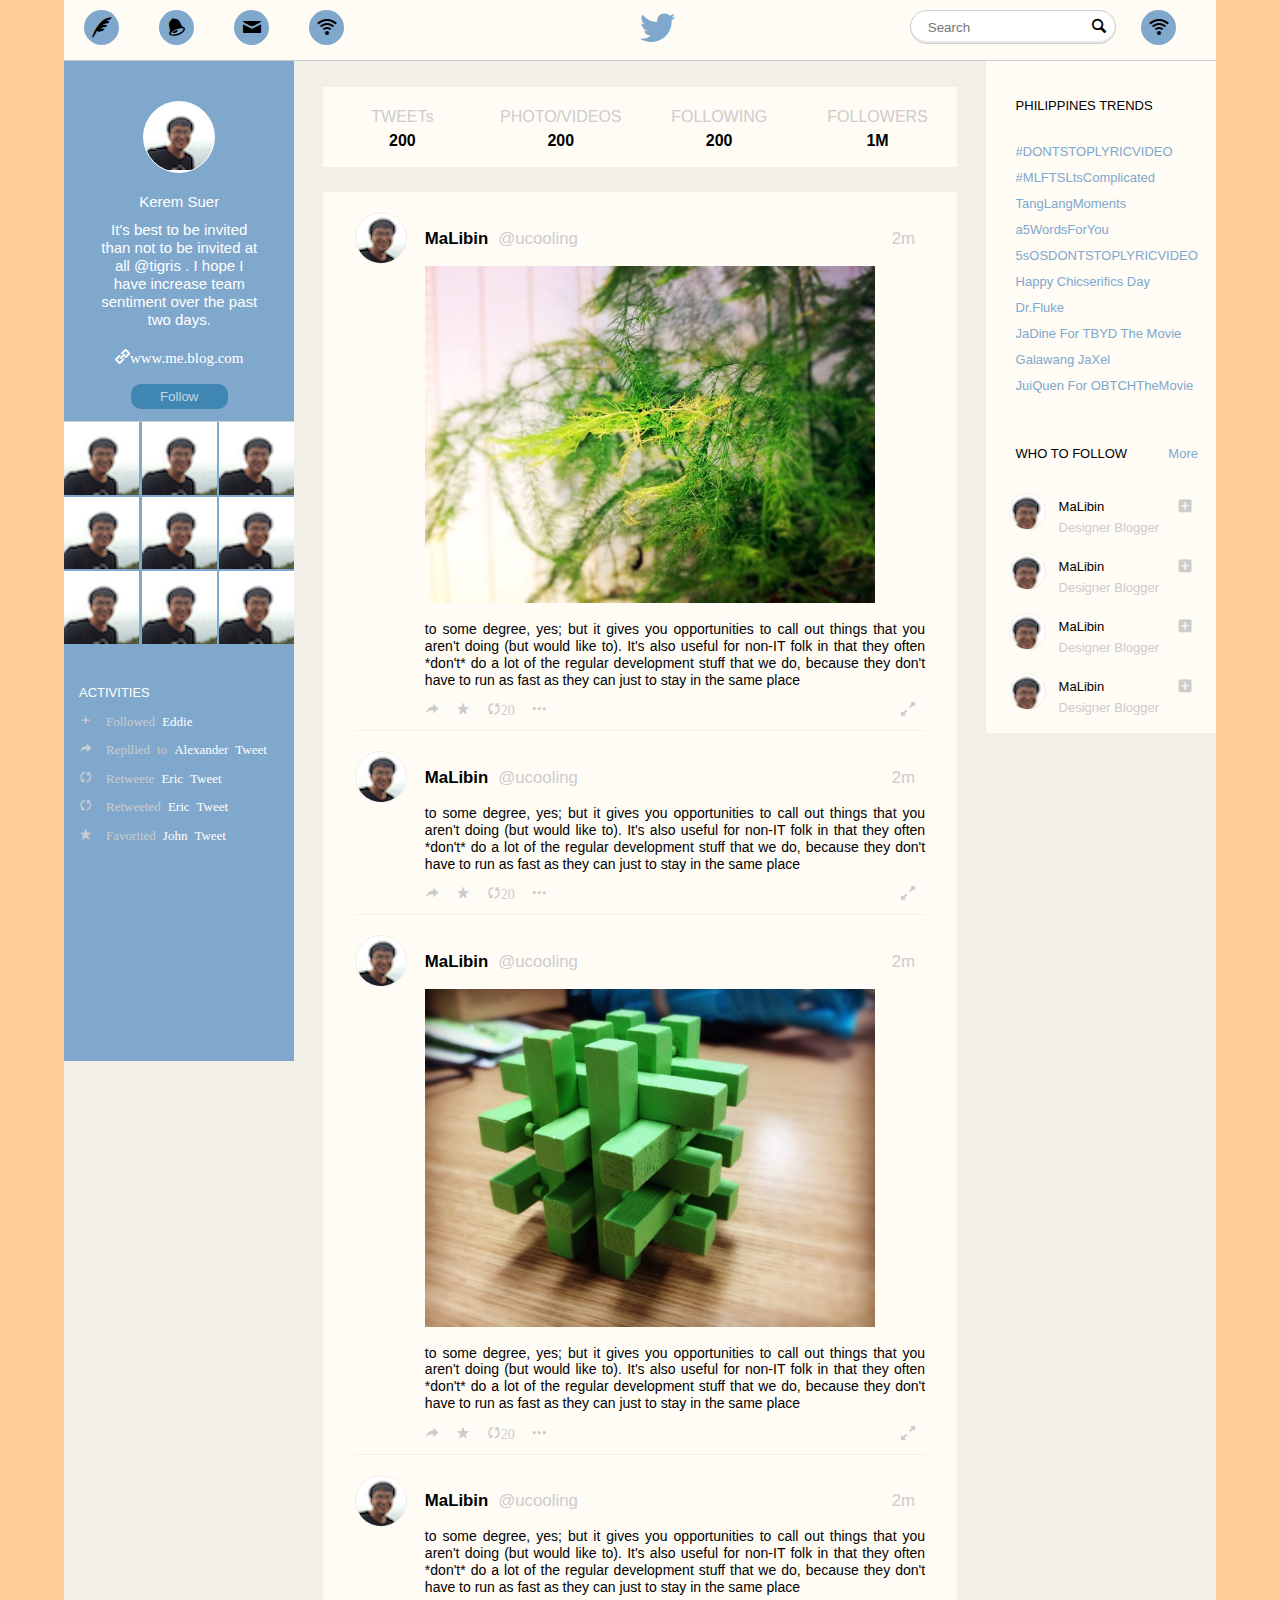
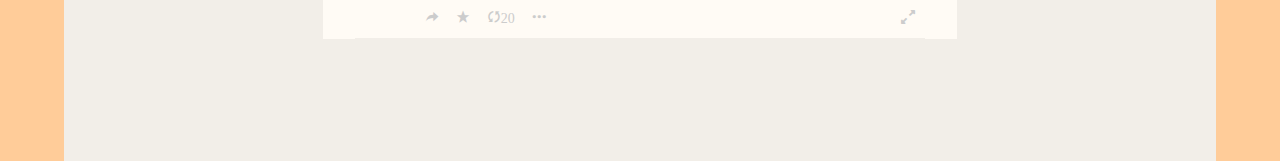
==== week2.html @ b07e8970 "finish all" ====
<!DOCTYPE html>
<html>
<head>
	<title>My Design</title>
	<meta name="viewport" content="width=device-width, initial-scale=1">
	<!--[if IE]>
	    <script src="http://html5shiv.googlecode.com/svn/trunk/html5.js"></script>
	<![endif]-->
	<!-- <link href='http://fonts.googleapis.com/css?family=PT+Sans' rel='stylesheet' type='text/css'> -->
    <link href="stylesheets/week2.css" type="text/css" rel="stylesheet" >
    <link rel="stylesheet" href="icomoon/demo-files/demo.css">
	<link rel="stylesheet" href="icomoon/style.css">
</head>
<body>
  <div class="bar">
    <ul>
      <li class="cycle bar-one">
        <span class="icon-quill"></span>
      </li>
      <li class="cycle bar-two">
        <span class="icon-bell"></span>
      </li>
      <li class="cycle bar-three">
        <span class="icon-mail"></span>
      </li>
      <li class="cycle bar-four">
        <span class="icon-signal"></span>
      </li>
      <li class="bar-five">
        <span class="icon-twitter"></span>
      </li>
      <li class="bar-six">
        <input type="text" placeholder="    Search">
        <a href="#"><span class="icon-search"></span></a>
      </li>
      <li class="cycle bar-seven">
        <span class="icon-signal"></span>
      </li>
    </ul>
  </div>
  <div class="content">
    <div class="side">
      <div class="desc">
        <div class="photo"></div>
        <span>Kerem Suer</span>
        <div class="photo-text">
          <span>
            It's best to be invited than not to be invited at all @tigris .  I hope I have increase team sentiment over the past two days. 
          </span>
          <span class="icon-hyperlink"><a href="http://ucooling.github.io">www.me.blog.com</a></span>
          <button>Follow</button>
        </div>
      </div>
      <div class="display-photo">
       <img src="./img/me.png">
       <img src="./img/me.png">
       <img src="./img/me.png">
       <img src="./img/me.png">
       <img src="./img/me.png">
       <img src="./img/me.png">
       <img src="./img/me.png">
       <img src="./img/me.png">
       <img src="./img/me.png">
      </div>
      <div class="link-text">
        <p>ACTIVITIES</p>
        <p><span class="icon-ma icon-plus2">&nbsp;&nbsp;Followed&nbsp;<a src="#">Eddie</a></span></p>
        <p><span class="icon-ma icon-forward">&nbsp;&nbsp;Repllied to&nbsp;<a src="#">Alexander Tweet</a></span></p>
        <p><span class="icon-ma icon-cycle">&nbsp;&nbsp;Retweete&nbsp;<a src="#">Eric Tweet</a></span></p>
        <p><span class="icon-ma icon-cycle">&nbsp;&nbsp;Retweeted&nbsp;<a src="#">Eric Tweet</a></span></p>
        <p><span class="icon-ma icon-star">&nbsp;&nbsp;Favorited&nbsp;<a src="#">John Tweet</a></span></p>
      </div>
    </div>
    <div class="center-content">
     <div class="center-top">
       <ul>
         <li>
           <p>TWEETs</p>
           <p>200</p>
         </li>
         <li>
           <p>PHOTO/VIDEOS</p>
           <p>200</p>
         </li>
         <li>
           <p>FOLLOWING</p>
           <p>200</p>
         </li>
         <li>
           <p>FOLLOWERS</p>
           <p>1M</p>
         </li>
       </ul>
     </div>
     <div class="space"></div>
     <div class="posts">
       <div class="post">
         <div class="avigar"></div>
         <div class="item">
           <p><span>MaLibin</span><span>@ucooling</span><span>2m</span></p>
           <img class="img" src="../img/test1.jpg">
           <p class="ppp">to some degree, yes; but it gives you opportunities to call out things that you aren't doing (but would like to). It's also useful for non-IT folk in that they often *don't* do a lot of the regular development stuff that we do, because they don't have to run as fast as they can just to stay in the same place</p>
           <p  class="icon-p">
           	  <span class="icon icon-forward"></span>
           	  <span class="icon icon-star"></span>
           	  <span class="icon icon-cycle">20</span>
           	  <span class="icon icon-ellipsis"></span>
           	  <span class="icon icon-maximize"></span>
           	</p>

         </div>
       </div>
       <div class="post">
         <div class="avigar"></div>
         <div class="item">
           <p><span>MaLibin</span><span>@ucooling</span><span>2m</span></p>
           <p class="ppp">to some degree, yes; but it gives you opportunities to call out things that you aren't doing (but would like to). It's also useful for non-IT folk in that they often *don't* do a lot of the regular development stuff that we do, because they don't have to run as fast as they can just to stay in the same place</p>
           <p class="icon-p">
           	  <span class="icon icon-forward"></span>
           	  <span class="icon icon-star"></span>
           	  <span class="icon icon-cycle">20</span>
           	  <span class="icon icon-ellipsis"></span>
           	  <span class="icon icon-maximize"></span>
           	</p>

         </div>
       </div>
       <div class="post">
         <div class="avigar"></div>
         <div class="item">
           <p><span>MaLibin</span><span>@ucooling</span><span>2m</span></p>
           <img class="img" src="../img/test.jpg">
           <p class="ppp">to some degree, yes; but it gives you opportunities to call out things that you aren't doing (but would like to). It's also useful for non-IT folk in that they often *don't* do a lot of the regular development stuff that we do, because they don't have to run as fast as they can just to stay in the same place</p>
           <p class="icon-p">
           	  <span class="icon icon-forward"></span>
           	  <span class="icon icon-star"></span>
           	  <span class="icon icon-cycle">20</span>
           	  <span class="icon icon-ellipsis"></span>
           	  <span class="icon icon-maximize"></span>
           	</p>

         </div>
       </div>
       <div class="post">
         <div class="avigar"></div>
         <div class="item">
           <p><span>MaLibin</span><span>@ucooling</span><span>2m</span></p>
           <p class="ppp">to some degree, yes; but it gives you opportunities to call out things that you aren't doing (but would like to). It's also useful for non-IT folk in that they often *don't* do a lot of the regular development stuff that we do, because they don't have to run as fast as they can just to stay in the same place</p>
           <p class="icon-p">
           	  <span class="icon icon-forward"></span>
           	  <span class="icon icon-star"></span>
           	  <span class="icon icon-cycle">20</span>
           	  <span class="icon icon-ellipsis"></span>
           	  <span class="icon icon-maximize"></span>
           	</p>
         </div>
       </div>
     </div>
    </div>
    <div class="side-right">
      <p>PHILIPPINES TRENDS</p>
      <p>#DONTSTOPLYRICVIDEO</p>
      <p>#MLFTSLtsComplicated</p>
      <p>TangLangMoments</p>
      <p>a5WordsForYou</p>
      <p>5sOSDONTSTOPLYRICVIDEO</p>
      <p>Happy Chicserifics Day</p>
      <p>Dr.Fluke</p>
      <p>JaDine For TBYD The Movie</p>
      <p>Galawang JaXel</p>
      <p>JuiQuen For OBTCHTheMovie</p>
      <div class="items">
        <p>WHO TO FOLLOW<span>More</span></p>
        <div class="item">
          <div class="image"></div>
          <div class="text">
            <p>MaLibin</p>
            <p>Designer Blogger</p>
          </div>
         <span class="plus icon-plus"></span>
        </div>
        <div class="item">
          <div class="image"></div>
          <div class="text">
            <p>MaLibin</p>
            <p>Designer Blogger</p>
          </div>
         <span class="plus icon-plus"></span>
        </div>
        <div class="item">
          <div class="image"></div>
          <div class="text">
            <p>MaLibin</p>
            <p>Designer Blogger</p>
          </div>
         <span class="plus icon-plus"></span>
        </div>
        <div class="item">
          <div class="image"></div>
          <div class="text">
            <p>MaLibin</p>
            <p>Designer Blogger</p>
          </div>
         <span class="plus icon-plus"></span>
        </div>
      </div>
    </div>
  </div>
</body>
</html>
---- stylesheets/week2.css ----
/* line 5, ../../../../.rvm/gems/ruby-2.0.0-p481/gems/compass-core-1.0.1/stylesheets/compass/reset/_utilities.scss */
html, body, div, span, applet, object, iframe,
h1, h2, h3, h4, h5, h6, p, blockquote, pre,
a, abbr, acronym, address, big, cite, code,
del, dfn, em, img, ins, kbd, q, s, samp,
small, strike, strong, sub, sup, tt, var,
b, u, i, center,
dl, dt, dd, ol, ul, li,
fieldset, form, label, legend,
table, caption, tbody, tfoot, thead, tr, th, td,
article, aside, canvas, details, embed,
figure, figcaption, footer, header, hgroup,
menu, nav, output, ruby, section, summary,
time, mark, audio, video {
  margin: 0;
  padding: 0;
  border: 0;
  font: inherit;
  font-size: 100%;
  vertical-align: baseline;
}

/* line 22, ../../../../.rvm/gems/ruby-2.0.0-p481/gems/compass-core-1.0.1/stylesheets/compass/reset/_utilities.scss */
html {
  line-height: 1;
}

/* line 24, ../../../../.rvm/gems/ruby-2.0.0-p481/gems/compass-core-1.0.1/stylesheets/compass/reset/_utilities.scss */
ol, ul {
  list-style: none;
}

/* line 26, ../../../../.rvm/gems/ruby-2.0.0-p481/gems/compass-core-1.0.1/stylesheets/compass/reset/_utilities.scss */
table {
  border-collapse: collapse;
  border-spacing: 0;
}

/* line 28, ../../../../.rvm/gems/ruby-2.0.0-p481/gems/compass-core-1.0.1/stylesheets/compass/reset/_utilities.scss */
caption, th, td {
  text-align: left;
  font-weight: normal;
  vertical-align: middle;
}

/* line 30, ../../../../.rvm/gems/ruby-2.0.0-p481/gems/compass-core-1.0.1/stylesheets/compass/reset/_utilities.scss */
q, blockquote {
  quotes: none;
}
/* line 103, ../../../../.rvm/gems/ruby-2.0.0-p481/gems/compass-core-1.0.1/stylesheets/compass/reset/_utilities.scss */
q:before, q:after, blockquote:before, blockquote:after {
  content: "";
  content: none;
}

/* line 32, ../../../../.rvm/gems/ruby-2.0.0-p481/gems/compass-core-1.0.1/stylesheets/compass/reset/_utilities.scss */
a img {
  border: none;
}

/* line 116, ../../../../.rvm/gems/ruby-2.0.0-p481/gems/compass-core-1.0.1/stylesheets/compass/reset/_utilities.scss */
article, aside, details, figcaption, figure, footer, header, hgroup, main, menu, nav, section, summary {
  display: block;
}

/* line 11, ../sass/week2.scss */
html {
  min-width: 1200px;
}

/* line 14, ../sass/week2.scss */
body {
  font-family: 'PT Sans', sans-serif;
  font-size: 62.5%;
  background-color: #FFCC99;
  margin: 0 auto;
}

/* line 21, ../sass/week2.scss */
.bar {
  height: 60px;
  width: 90%;
  margin: 0 auto;
  background-color: #FFFBF5;
}
/* line 26, ../sass/week2.scss */
.bar .cycle {
  border-radius: 100%;
  width: 35px;
  height: 35px;
  background: #80a8cc;
  margin: 0 auto;
  float: left;
  margin: 10px 20px;
}
/* line 34, ../sass/week2.scss */
.bar .cycle span {
  display: block;
  margin: 7px 8px;
  font-size: 20px;
}
/* line 40, ../sass/week2.scss */
.bar .bar-five {
  font-size: 35px;
  color: #80a8cc;
  margin-left: 50%;
  padding-top: 10px;
}
/* line 46, ../sass/week2.scss */
.bar .bar-six {
  float: right;
  position: relative;
  margin-right: 100px;
  margin-top: -38px;
}
/* line 51, ../sass/week2.scss */
.bar .bar-six input {
  width: 200px;
  height: 30px;
  border-radius: 20px;
  border: 1px solid #CCC;
}
/* line 57, ../sass/week2.scss */
.bar .bar-six a span {
  font-size: 18px;
  position: absolute;
  top: 7px;
  left: 180px;
  color: black;
}
/* line 65, ../sass/week2.scss */
.bar .bar-seven {
  float: right;
  margin-top: -38px;
  margin-right: 40px;
}

/* line 72, ../sass/week2.scss */
.content {
  width: 90%;
  height: 1700px;
  background-color: #F2EEE8;
  margin: 0 auto;
  border-top: 1px solid #CCC;
}
/* line 78, ../sass/week2.scss */
.content .side {
  width: 20%;
  height: 1000px;
  background-color: #80a8cc;
  float: left;
}
/* line 83, ../sass/week2.scss */
.content .side .desc {
  width: 100%;
  height: 320px;
  text-align: center;
  line-height: 1.2;
  font-size: 1.5em;
  color: white;
  font-weight: lighter;
}
/* line 91, ../sass/week2.scss */
.content .side .desc .photo {
  margin: 0 auto;
  margin-top: 40px;
  margin-bottom: 20px;
  width: 70px;
  height: 70px;
  border-radius: 70px;
  border: 1px solid white;
  background-image: url("../img/me.png");
}
/* line 101, ../sass/week2.scss */
.content .side .desc .photo-text {
  width: 70%;
  margin: 0 auto;
  text-align: center;
  margin-top: 10px;
}
/* line 106, ../sass/week2.scss */
.content .side .desc .photo-text .icon-hyperlink {
  margin-top: 20px;
  display: block;
}
/* line 110, ../sass/week2.scss */
.content .side .desc .photo-text a {
  color: white;
}
/* line 111, ../sass/week2.scss */
.content .side .desc .photo-text button {
  margin-top: 20px;
  opacity: 0.5;
  width: 60%;
  height: 25px;
  background-color: #006699;
  color: white;
  border-radius: 10px;
  border: none;
}
/* line 124, ../sass/week2.scss */
.content .side .display-photo {
  width: 100%;
  border-top: 1px solid #CCC;
  height: 250px;
}
/* line 128, ../sass/week2.scss */
.content .side .display-photo img {
  width: 32.5%;
  margin: 0px;
  border: none;
}
/* line 134, ../sass/week2.scss */
.content .side .link-text {
  width: 100%;
  line-height: 1.2;
  font-size: 1.3em;
  text-align: left;
}
/* line 139, ../sass/week2.scss */
.content .side .link-text p:nth-child(1) {
  color: white;
  margin-left: 15px;
}
/* line 144, ../sass/week2.scss */
.content .side .link-text p .icon-ma {
  margin-left: 15px;
  color: #CCC;
  margin-right: 3px;
}
/* line 150, ../sass/week2.scss */
.content .side .link-text a {
  color: white;
}
/* line 155, ../sass/week2.scss */
.content .center-content {
  width: 55%;
  height: auto;
  background-color: #FFFBF5;
  float: left;
  margin-left: 2.5%;
  margin-right: 2.5%;
  margin-top: 26px;
}
/* line 163, ../sass/week2.scss */
.content .center-content .center-top {
  width: 100%;
  height: 80px;
  background-color: #FFFBF5;
  font-size: 1.6em;
}
/* line 168, ../sass/week2.scss */
.content .center-content .center-top ul {
  /*      	li:nth-child(1){
        	  border-bottom: 4px solid $bg;
        	}*/
}
/* line 169, ../sass/week2.scss */
.content .center-content .center-top ul li {
  width: 25%;
  height: 100%;
  list-style-type: none;
  text-align: center;
  float: left;
  line-height: 0.5;
  margin-top: 10px;
}
/* line 177, ../sass/week2.scss */
.content .center-content .center-top ul li p:nth-child(1) {
  color: #CCC;
}
/* line 180, ../sass/week2.scss */
.content .center-content .center-top ul li p:nth-child(2) {
  font-weight: bold;
}
/* line 187, ../sass/week2.scss */
.content .center-content .center-top ul li:hover {
  border-bottom: 4px solid #80a8cc;
}
/* line 192, ../sass/week2.scss */
.content .center-content .space {
  width: 100%;
  height: 25px;
  background-color: #F2EEE8;
}
/* line 197, ../sass/week2.scss */
.content .center-content .posts {
  width: 90%;
  margin: 0 auto;
  font-size: 1.4em;
  line-height: 1.2;
}
/* line 202, ../sass/week2.scss */
.content .center-content .posts .post {
  width: 100%;
  border-bottom: 1px solid #F2EEE8;
  position: relative;
}
/* line 206, ../sass/week2.scss */
.content .center-content .posts .post .avigar {
  margin: 0 auto;
  width: 50px;
  height: 50px;
  position: absolute;
  top: 20px;
  left: 0;
  border-radius: 50px;
  border: 1px solid #F2EEE8;
  background-position: -10px;
  background-image: url("../img/avigar.png");
}
/* line 218, ../sass/week2.scss */
.content .center-content .posts .post .item {
  margin-left: 70px;
  padding-top: 20px;
}
/* line 221, ../sass/week2.scss */
.content .center-content .posts .post .item p:nth-child(1) {
  color: #CCC;
  font-size: 1.2em;
}
/* line 224, ../sass/week2.scss */
.content .center-content .posts .post .item p:nth-child(1) span {
  margin-right: 10px;
}
/* line 227, ../sass/week2.scss */
.content .center-content .posts .post .item p:nth-child(1) span:nth-last-child(1) {
  float: right;
}
/* line 230, ../sass/week2.scss */
.content .center-content .posts .post .item p:nth-child(1) span:nth-child(1) {
  color: black;
  font-weight: bolder;
}
/* line 235, ../sass/week2.scss */
.content .center-content .posts .post .item .img {
  max-width: 90%;
}
/* line 238, ../sass/week2.scss */
.content .center-content .posts .post .item .ppp {
  text-align: justify;
}
/* line 242, ../sass/week2.scss */
.content .center-content .posts .post .item .icon-p .icon {
  color: #CCC;
  margin-right: 10px;
}
/* line 246, ../sass/week2.scss */
.content .center-content .posts .post .item .icon-p span:nth-last-child(1) {
  float: right;
}
/* line 249, ../sass/week2.scss */
.content .center-content .posts .post .item .icon-p span:hover {
  color: black;
}
/* line 258, ../sass/week2.scss */
.content .side-right {
  width: 20%;
  height: auto;
  background-color: #FFFBF5;
  float: left;
}
/* line 263, ../sass/week2.scss */
.content .side-right p {
  color: #80a8cc;
  font-size: 1.3em;
  padding-left: 30px;
}
/* line 268, ../sass/week2.scss */
.content .side-right p:nth-child(1) {
  color: black;
  padding-top: 25px;
  padding-bottom: 20px;
}
/* line 273, ../sass/week2.scss */
.content .side-right .items {
  margin-top: 30px;
}
/* line 275, ../sass/week2.scss */
.content .side-right .items p span:nth-child(1) {
  float: right;
  color: #80a8cc;
  margin-right: 18px;
}
/* line 280, ../sass/week2.scss */
.content .side-right .items .item {
  width: 80%;
  height: 60px;
  margin: 0 auto;
  position: relative;
  margin-bottom: 0px;
}
/* line 286, ../sass/week2.scss */
.content .side-right .items .item .image {
  margin: 0 auto;
  width: 35px;
  height: 35px;
  position: absolute;
  top: 0px;
  left: 0;
  border-radius: 35px;
  border: 1px solid #F2EEE8;
  background-position: -20px -11px;
  background-image: url("../img/avigar.png");
}
/* line 298, ../sass/week2.scss */
.content .side-right .items .item .text {
  position: absolute;
  top: -10px;
  left: 20px;
}
/* line 302, ../sass/week2.scss */
.content .side-right .items .item .text p {
  margin-top: -8px;
}
/* line 305, ../sass/week2.scss */
.content .side-right .items .item .text p:nth-last-child(1) {
  margin-top: -25px;
  color: #CCC;
}
/* line 310, ../sass/week2.scss */
.content .side-right .items .item .plus {
  float: right;
  font-size: 1.6em;
  color: #CCC;
  margin-top: 5px;
}
---- icomoon/demo-files/demo.css ----
h1 {
	font-size: 1.5em;
	font-weight: normal;
}
small {
	font-size: .66666667em;
}
a {
	color: #e74c3c;
	text-decoration: none;
}
a:hover, a:focus {
	box-shadow: 0 1px #e74c3c;
}
.bshadow0, input {
	box-shadow: inset 0 -2px #e7e7e7;
}
.glyph {
	font-size: 16px;
	width: 15em;
	padding-bottom: 1em;
	margin-right: 4em;
	margin-bottom: 1em;
	float: left;
	overflow: hidden;
}
.liga {
	width: 80%;
	width: calc(100% - 2.5em);
}
.talign-right {
	text-align: right;
}
.talign-center {
	text-align: center;
}
.bgc1 {
	background: #f1f1f1;
}
.fgc1 {
	color: #999;
}
.fgc0 {
	color: #000;
}
p {
	margin-top: 1em;
	margin-bottom: 1em;
}
.mvm {
	margin-top: .75em;
	margin-bottom: .75em;
}
.mtn {
	margin-top: 0;
}
.mtl, .mal {
	margin-top: 1.5em;
}
.mbl, .mal {
	margin-bottom: 1.5em;
}
.mal, .mhl {
	margin-left: 1.5em;
	margin-right: 1.5em;
}
.mhmm {
	margin-left: 1em;
	margin-right: 1em;
}
.mls {
	margin-left: .25em;
}
.ptl {
	padding-top: 1.5em;
}
.pbs, .pvs {
	padding-bottom: .25em;
}
.pvs, .pts {
	padding-top: .25em;
}
.unit {
	float: left;
}
.unitRight {
	float: right;
}
.size1of2 {
	width: 50%;
}
.size1of1 {
	width: 100%;
}
.clearfix:before, .clearfix:after {
	content: " ";
	display: table;
}
.clearfix:after {
	clear: both;
}
.hidden-true {
	display: none;
}
.textbox0 {
	width: 3em;
	background: #f1f1f1;
	padding: .25em .5em;
	line-height: 1.5;
	height: 1.5em;
}
#testDrive {
	display: block;
	padding-top: 24px;
	line-height: 1.5;
}
.fs0 {
	font-size: 16px;
}
.fs1 {
	font-size: 32px;
}
.fs2 {
	font-size: 20px;
}
---- icomoon/style.css ----
@font-face {
	font-family: 'icomoon';
	src:url('fonts/icomoon.eot?vg0cf8');
	src:url('fonts/icomoon.eot?#iefixvg0cf8') format('embedded-opentype'),
		url('fonts/icomoon.woff?vg0cf8') format('woff'),
		url('fonts/icomoon.ttf?vg0cf8') format('truetype'),
		url('fonts/icomoon.svg?vg0cf8#icomoon') format('svg');
	font-weight: normal;
	font-style: normal;
}

[class^="icon-"], [class*=" icon-"] {
	font-family: 'icomoon';
	speak: none;
	font-style: normal;
	font-weight: normal;
	font-variant: normal;
	text-transform: none;
	line-height: 1;

	/* Better Font Rendering =========== */
	-webkit-font-smoothing: antialiased;
	-moz-osx-font-smoothing: grayscale;
}

.icon-quill:before {
	content: "\e600";
}
.icon-twitter:before {
	content: "\e601";
}
.icon-maximize:before {
	content: "\e602";
}
.icon-hyperlink:before {
	content: "\e603";
}
.icon-googleplus:before {
	content: "\e60c";
}
.icon-mail:before {
	content: "\e604";
}
.icon-forward:before {
	content: "\e605";
}
.icon-star:before {
	content: "\e606";
}
.icon-search:before {
	content: "\e60b";
}
.icon-bell:before {
	content: "\e607";
}
.icon-link:before {
	content: "\e60d";
}
.icon-signal:before {
	content: "\e608";
}
.icon-plus:before {
	content: "\e60e";
}
.icon-plus2:before {
	content: "\e60f";
}
.icon-cycle:before {
	content: "\e609";
}
.icon-ellipsis:before {
	content: "\e60a";
}
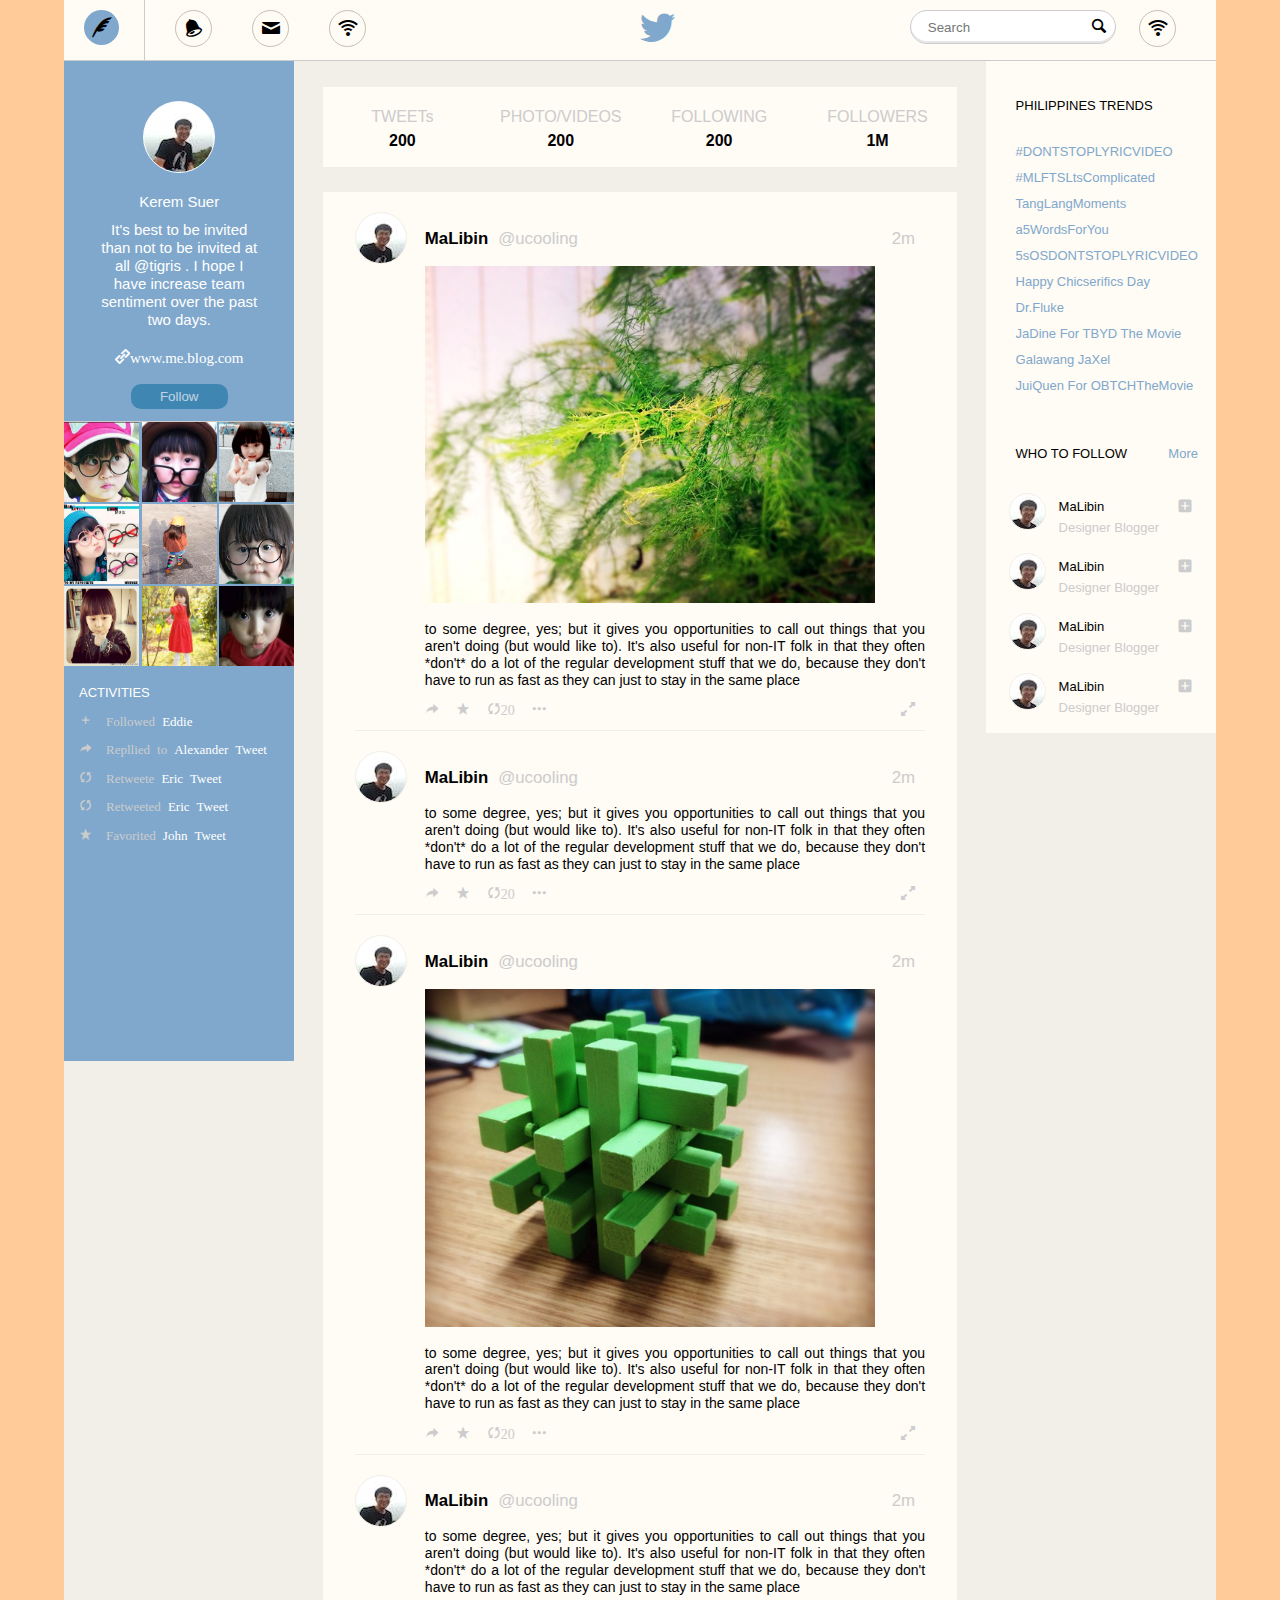
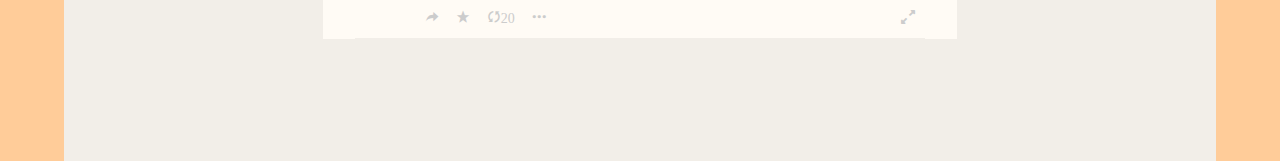
==== commit b6d07090: "finish monday" ====
--- a/week2.html
+++ b/week2.html
@@ -14,9 +14,10 @@
 <body>
   <div class="bar">
     <ul>
-      <li class="cycle bar-one">
+      <li class="cycle bar-one bar-backgound">
         <span class="icon-quill"></span>
       </li>
+      <li class="bar-line" style="border-right:1px solid #CCC"></li>
       <li class="cycle bar-two">
         <span class="icon-bell"></span>
       </li>
@@ -52,15 +53,15 @@
         </div>
       </div>
       <div class="display-photo">
-       <img src="./img/me.png">
-       <img src="./img/me.png">
-       <img src="./img/me.png">
-       <img src="./img/me.png">
-       <img src="./img/me.png">
-       <img src="./img/me.png">
-       <img src="./img/me.png">
-       <img src="./img/me.png">
-       <img src="./img/me.png">
+       <img src="./img/putao1.jpg">
+       <img src="./img/putao2.jpg">
+       <img src="./img/putao3.jpg">
+       <img src="./img/putao4.jpg">
+       <img src="./img/putao5.gif">
+       <img src="./img/putao6.jpg">
+       <img src="./img/putao7.jpeg">
+       <img src="./img/putao8.jpeg">
+       <img src="./img/putao9.jpg">
       </div>
       <div class="link-text">
         <p>ACTIVITIES</p>
@@ -98,7 +99,7 @@
          <div class="avigar"></div>
          <div class="item">
            <p><span>MaLibin</span><span>@ucooling</span><span>2m</span></p>
-           <img class="img" src="../img/test1.jpg">
+           <img class="img" src="./img/test1.jpg">
            <p class="ppp">to some degree, yes; but it gives you opportunities to call out things that you aren't doing (but would like to). It's also useful for non-IT folk in that they often *don't* do a lot of the regular development stuff that we do, because they don't have to run as fast as they can just to stay in the same place</p>
            <p  class="icon-p">
            	  <span class="icon icon-forward"></span>
@@ -129,7 +130,7 @@
          <div class="avigar"></div>
          <div class="item">
            <p><span>MaLibin</span><span>@ucooling</span><span>2m</span></p>
-           <img class="img" src="../img/test.jpg">
+           <img class="img" src="./img/test.jpg">
            <p class="ppp">to some degree, yes; but it gives you opportunities to call out things that you aren't doing (but would like to). It's also useful for non-IT folk in that they often *don't* do a lot of the regular development stuff that we do, because they don't have to run as fast as they can just to stay in the same place</p>
            <p class="icon-p">
            	  <span class="icon icon-forward"></span>
--- a/stylesheets/week2.css
+++ b/stylesheets/week2.css
@@ -86,9 +86,9 @@
 /* line 26, ../sass/week2.scss */
 .bar .cycle {
   border-radius: 100%;
+  border: 1px solid #C6C1B0;
   width: 35px;
   height: 35px;
-  background: #80a8cc;
   margin: 0 auto;
   float: left;
   margin: 10px 20px;
@@ -100,27 +100,40 @@
   font-size: 20px;
 }
 /* line 40, ../sass/week2.scss */
+.bar .bar-backgound {
+  background: #80a8cc;
+  border: none;
+}
+/* line 44, ../sass/week2.scss */
+.bar .bar-line {
+  border-right: 1px solid #F2EEE8;
+  width: 5px;
+  height: 60px;
+  float: left;
+  margin-right: 10px;
+}
+/* line 51, ../sass/week2.scss */
 .bar .bar-five {
   font-size: 35px;
   color: #80a8cc;
   margin-left: 50%;
   padding-top: 10px;
 }
-/* line 46, ../sass/week2.scss */
+/* line 57, ../sass/week2.scss */
 .bar .bar-six {
   float: right;
   position: relative;
   margin-right: 100px;
   margin-top: -38px;
 }
-/* line 51, ../sass/week2.scss */
+/* line 62, ../sass/week2.scss */
 .bar .bar-six input {
   width: 200px;
   height: 30px;
   border-radius: 20px;
   border: 1px solid #CCC;
 }
-/* line 57, ../sass/week2.scss */
+/* line 68, ../sass/week2.scss */
 .bar .bar-six a span {
   font-size: 18px;
   position: absolute;
@@ -128,14 +141,14 @@
   left: 180px;
   color: black;
 }
-/* line 65, ../sass/week2.scss */
+/* line 76, ../sass/week2.scss */
 .bar .bar-seven {
   float: right;
   margin-top: -38px;
   margin-right: 40px;
 }
 
-/* line 72, ../sass/week2.scss */
+/* line 83, ../sass/week2.scss */
 .content {
   width: 90%;
   height: 1700px;
@@ -143,14 +156,14 @@
   margin: 0 auto;
   border-top: 1px solid #CCC;
 }
-/* line 78, ../sass/week2.scss */
+/* line 89, ../sass/week2.scss */
 .content .side {
   width: 20%;
   height: 1000px;
   background-color: #80a8cc;
   float: left;
 }
-/* line 83, ../sass/week2.scss */
+/* line 94, ../sass/week2.scss */
 .content .side .desc {
   width: 100%;
   height: 320px;
@@ -160,7 +173,7 @@
   color: white;
   font-weight: lighter;
 }
-/* line 91, ../sass/week2.scss */
+/* line 102, ../sass/week2.scss */
 .content .side .desc .photo {
   margin: 0 auto;
   margin-top: 40px;
@@ -169,25 +182,26 @@
   height: 70px;
   border-radius: 70px;
   border: 1px solid white;
-  background-image: url("../img/me.png");
-}
-/* line 101, ../sass/week2.scss */
+  background-position: -2px -13px;
+  background-image: url("../img/me.jpeg");
+}
+/* line 113, ../sass/week2.scss */
 .content .side .desc .photo-text {
   width: 70%;
   margin: 0 auto;
   text-align: center;
   margin-top: 10px;
 }
-/* line 106, ../sass/week2.scss */
+/* line 118, ../sass/week2.scss */
 .content .side .desc .photo-text .icon-hyperlink {
   margin-top: 20px;
   display: block;
 }
-/* line 110, ../sass/week2.scss */
+/* line 122, ../sass/week2.scss */
 .content .side .desc .photo-text a {
   color: white;
 }
-/* line 111, ../sass/week2.scss */
+/* line 123, ../sass/week2.scss */
 .content .side .desc .photo-text button {
   margin-top: 20px;
   opacity: 0.5;
@@ -198,41 +212,42 @@
   border-radius: 10px;
   border: none;
 }
-/* line 124, ../sass/week2.scss */
+/* line 136, ../sass/week2.scss */
 .content .side .display-photo {
   width: 100%;
   border-top: 1px solid #CCC;
   height: 250px;
 }
-/* line 128, ../sass/week2.scss */
+/* line 140, ../sass/week2.scss */
 .content .side .display-photo img {
   width: 32.5%;
+  height: 80px;
   margin: 0px;
   border: none;
 }
-/* line 134, ../sass/week2.scss */
+/* line 147, ../sass/week2.scss */
 .content .side .link-text {
   width: 100%;
   line-height: 1.2;
   font-size: 1.3em;
   text-align: left;
 }
-/* line 139, ../sass/week2.scss */
+/* line 152, ../sass/week2.scss */
 .content .side .link-text p:nth-child(1) {
   color: white;
   margin-left: 15px;
 }
-/* line 144, ../sass/week2.scss */
+/* line 157, ../sass/week2.scss */
 .content .side .link-text p .icon-ma {
   margin-left: 15px;
   color: #CCC;
   margin-right: 3px;
 }
-/* line 150, ../sass/week2.scss */
+/* line 163, ../sass/week2.scss */
 .content .side .link-text a {
   color: white;
 }
-/* line 155, ../sass/week2.scss */
+/* line 168, ../sass/week2.scss */
 .content .center-content {
   width: 55%;
   height: auto;
@@ -242,20 +257,20 @@
   margin-right: 2.5%;
   margin-top: 26px;
 }
-/* line 163, ../sass/week2.scss */
+/* line 176, ../sass/week2.scss */
 .content .center-content .center-top {
   width: 100%;
   height: 80px;
   background-color: #FFFBF5;
   font-size: 1.6em;
 }
-/* line 168, ../sass/week2.scss */
+/* line 181, ../sass/week2.scss */
 .content .center-content .center-top ul {
   /*      	li:nth-child(1){
         	  border-bottom: 4px solid $bg;
         	}*/
 }
-/* line 169, ../sass/week2.scss */
+/* line 182, ../sass/week2.scss */
 .content .center-content .center-top ul li {
   width: 25%;
   height: 100%;
@@ -265,38 +280,38 @@
   line-height: 0.5;
   margin-top: 10px;
 }
-/* line 177, ../sass/week2.scss */
+/* line 190, ../sass/week2.scss */
 .content .center-content .center-top ul li p:nth-child(1) {
   color: #CCC;
 }
-/* line 180, ../sass/week2.scss */
+/* line 193, ../sass/week2.scss */
 .content .center-content .center-top ul li p:nth-child(2) {
   font-weight: bold;
 }
-/* line 187, ../sass/week2.scss */
+/* line 200, ../sass/week2.scss */
 .content .center-content .center-top ul li:hover {
   border-bottom: 4px solid #80a8cc;
 }
-/* line 192, ../sass/week2.scss */
+/* line 205, ../sass/week2.scss */
 .content .center-content .space {
   width: 100%;
   height: 25px;
   background-color: #F2EEE8;
 }
-/* line 197, ../sass/week2.scss */
+/* line 210, ../sass/week2.scss */
 .content .center-content .posts {
   width: 90%;
   margin: 0 auto;
   font-size: 1.4em;
   line-height: 1.2;
 }
-/* line 202, ../sass/week2.scss */
+/* line 215, ../sass/week2.scss */
 .content .center-content .posts .post {
   width: 100%;
   border-bottom: 1px solid #F2EEE8;
   position: relative;
 }
-/* line 206, ../sass/week2.scss */
+/* line 219, ../sass/week2.scss */
 .content .center-content .posts .post .avigar {
   margin: 0 auto;
   width: 50px;
@@ -306,83 +321,83 @@
   left: 0;
   border-radius: 50px;
   border: 1px solid #F2EEE8;
-  background-position: -10px;
-  background-image: url("../img/avigar.png");
-}
-/* line 218, ../sass/week2.scss */
+  background-position: -14px -19px;
+  background-image: url("../img/me.jpeg");
+}
+/* line 231, ../sass/week2.scss */
 .content .center-content .posts .post .item {
   margin-left: 70px;
   padding-top: 20px;
 }
-/* line 221, ../sass/week2.scss */
+/* line 234, ../sass/week2.scss */
 .content .center-content .posts .post .item p:nth-child(1) {
   color: #CCC;
   font-size: 1.2em;
 }
-/* line 224, ../sass/week2.scss */
+/* line 237, ../sass/week2.scss */
 .content .center-content .posts .post .item p:nth-child(1) span {
   margin-right: 10px;
 }
-/* line 227, ../sass/week2.scss */
+/* line 240, ../sass/week2.scss */
 .content .center-content .posts .post .item p:nth-child(1) span:nth-last-child(1) {
   float: right;
 }
-/* line 230, ../sass/week2.scss */
+/* line 243, ../sass/week2.scss */
 .content .center-content .posts .post .item p:nth-child(1) span:nth-child(1) {
   color: black;
   font-weight: bolder;
 }
-/* line 235, ../sass/week2.scss */
+/* line 248, ../sass/week2.scss */
 .content .center-content .posts .post .item .img {
   max-width: 90%;
 }
-/* line 238, ../sass/week2.scss */
+/* line 251, ../sass/week2.scss */
 .content .center-content .posts .post .item .ppp {
   text-align: justify;
 }
-/* line 242, ../sass/week2.scss */
+/* line 255, ../sass/week2.scss */
 .content .center-content .posts .post .item .icon-p .icon {
   color: #CCC;
   margin-right: 10px;
 }
-/* line 246, ../sass/week2.scss */
+/* line 259, ../sass/week2.scss */
 .content .center-content .posts .post .item .icon-p span:nth-last-child(1) {
   float: right;
 }
-/* line 249, ../sass/week2.scss */
+/* line 262, ../sass/week2.scss */
 .content .center-content .posts .post .item .icon-p span:hover {
   color: black;
 }
-/* line 258, ../sass/week2.scss */
+/* line 271, ../sass/week2.scss */
 .content .side-right {
   width: 20%;
   height: auto;
   background-color: #FFFBF5;
   float: left;
 }
-/* line 263, ../sass/week2.scss */
+/* line 276, ../sass/week2.scss */
 .content .side-right p {
   color: #80a8cc;
   font-size: 1.3em;
   padding-left: 30px;
 }
-/* line 268, ../sass/week2.scss */
+/* line 281, ../sass/week2.scss */
 .content .side-right p:nth-child(1) {
   color: black;
   padding-top: 25px;
   padding-bottom: 20px;
 }
-/* line 273, ../sass/week2.scss */
+/* line 286, ../sass/week2.scss */
 .content .side-right .items {
   margin-top: 30px;
 }
-/* line 275, ../sass/week2.scss */
+/* line 288, ../sass/week2.scss */
 .content .side-right .items p span:nth-child(1) {
   float: right;
   color: #80a8cc;
   margin-right: 18px;
 }
-/* line 280, ../sass/week2.scss */
+/* line 293, ../sass/week2.scss */
 .content .side-right .items .item {
   width: 80%;
   height: 60px;
@@ -390,7 +405,7 @@
   position: relative;
   margin-bottom: 0px;
 }
-/* line 286, ../sass/week2.scss */
+/* line 299, ../sass/week2.scss */
 .content .side-right .items .item .image {
   margin: 0 auto;
   width: 35px;
@@ -400,25 +415,25 @@
   left: 0;
   border-radius: 35px;
   border: 1px solid #F2EEE8;
-  background-position: -20px -11px;
-  background-image: url("../img/avigar.png");
-}
-/* line 298, ../sass/week2.scss */
+  background-position: -23px -24px;
+  background-image: url("../img/me.jpeg");
+}
+/* line 311, ../sass/week2.scss */
 .content .side-right .items .item .text {
   position: absolute;
   top: -10px;
   left: 20px;
 }
-/* line 302, ../sass/week2.scss */
+/* line 315, ../sass/week2.scss */
 .content .side-right .items .item .text p {
   margin-top: -8px;
 }
-/* line 305, ../sass/week2.scss */
+/* line 318, ../sass/week2.scss */
 .content .side-right .items .item .text p:nth-last-child(1) {
   margin-top: -25px;
   color: #CCC;
 }
-/* line 310, ../sass/week2.scss */
+/* line 323, ../sass/week2.scss */
 .content .side-right .items .item .plus {
   float: right;
   font-size: 1.6em;
